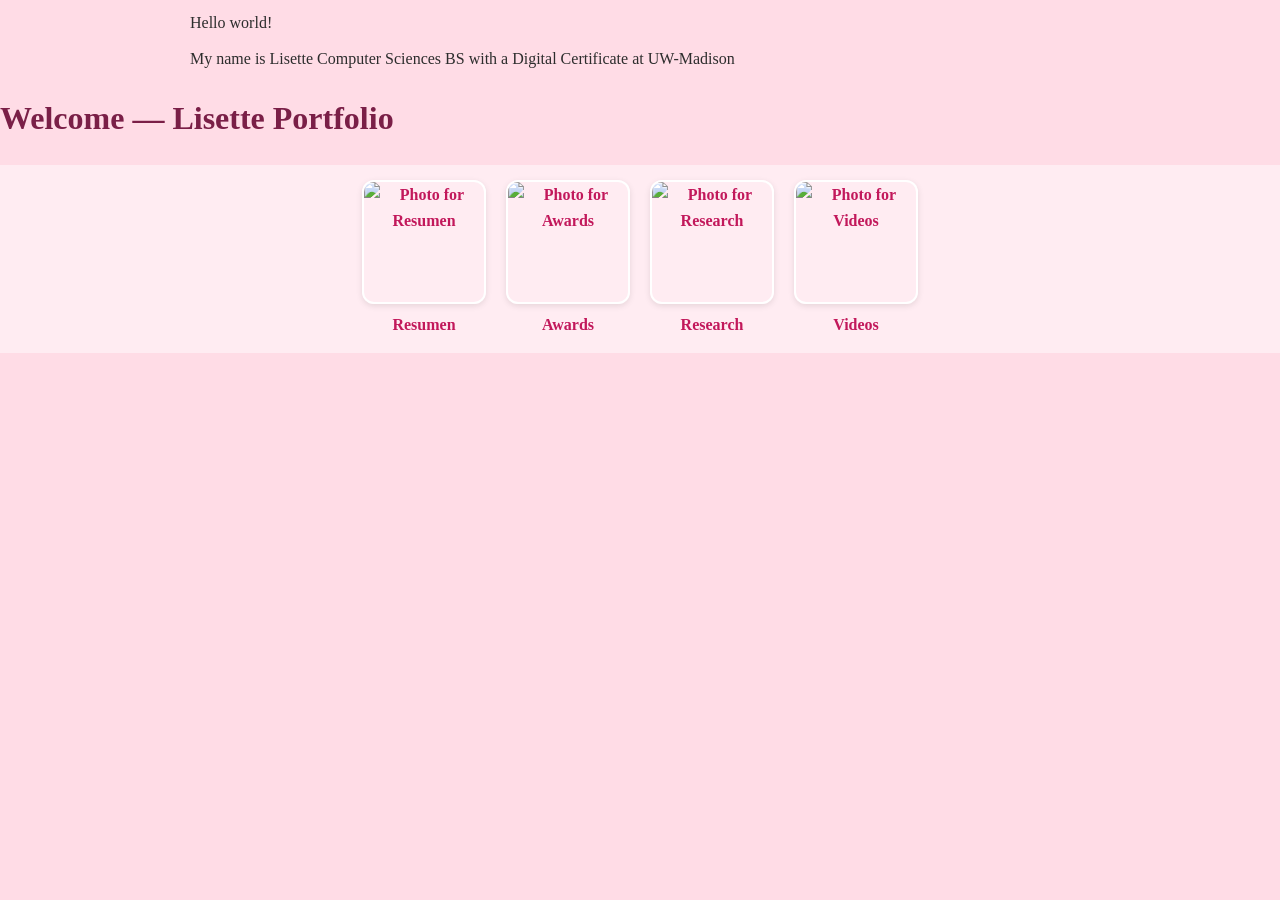
==== index.html @ b098000a "Update portfolio homepage, add about page, and upload photos" ====
<!DOCTYPE html>
<html lang="en">
<head>  
<meta charset="UTF-8">
<title>Page from Lisette Lurker 2025</title>
<meta name="viewport" content="width=device-width,initial-scale=1">
<link rel="stylesheet" href="makeup.css">
<style>
</style>
<script src=""></script> 
</head>
	<body>

        <p> Hello world! </p>
		<p> My name is Lisette Computer Sciences BS with a Digital Certificate at UW-Madison </p>
        <h1>Welcome — Lisette Portfolio</h1>
        <nav>
        <ul>
            <li>
                <a href="resumen.html">
                    <img src="photo1.jpeg" alt="Photo for Resumen">
                    Resumen
                </a>
            </li>
            <li>
                <a href="awards.html">
                    <img src="photo2.jpg" alt="Photo for Awards">
                    Awards
                </a>
            </li>
            <li>
                <a href="research.html">
                    <img src="photo3.jpg" alt="Photo for Research">
                    Research
                </a>
            </li>
            <li>
                <a href="videos.html">
                    <img src="photo4.jpg" alt="Photo for Videos">
                    Videos
                </a>
            </li>
        </ul>
    </nav>
    </body>

</html>
---- makeup.css ----
body {
    background-color: #ffdce6;
    font-family: Georgia, serif;
    margin: 0;
    padding: 0;
    color: #2d2d2d;
    line-height: 1.6;
}

header {
    text-align: center;
    padding: 40px 20px 20px;
}

h1, h2, h3 {
    font-family: Georgia, serif;
    color: #7a1f47;
}

p {
    max-width: 900px;
    margin: 10px auto;
}

nav {
    background: rgba(255, 255, 255, 0.45);
    padding: 15px 10px;
}

nav ul {
    list-style: none;
    padding: 0;
    margin: 0;
    display: flex;
    gap: 20px;
    justify-content: center;
    flex-wrap: wrap;
}

nav li {
    text-align: center;
}

nav a {
    text-decoration: none;
    color: #c2185b;
    font-weight: bold;
    display: inline-block;
}

nav img {
    width: 120px;
    height: 120px;
    object-fit: cover;
    border-radius: 12px;
    border: 2px solid white;
    box-shadow: 0 2px 6px rgba(0,0,0,0.1);
    display: block;
    margin: 0 auto 8px;
}

main {
    max-width: 1000px;
    margin: 0 auto;
    padding: 24px;
}

section {
    background: rgba(255, 255, 255, 0.75);
    border-radius: 14px;
    padding: 22px;
    margin-bottom: 22px;
    box-shadow: 0 2px 8px rgba(0,0,0,0.08);
}

.profile-photo {
    width: 220px;
    max-width: 90%;
    height: auto;
    display: block;
    margin: 20px auto;
    border-radius: 16px;
    border: 4px solid white;
    box-shadow: 0 3px 10px rgba(0,0,0,0.15);
}

.video-thumb {
    max-width: 100%;
    height: auto;
    display: block;
    margin: 20px auto;
    border-radius: 12px;
    box-shadow: 0 2px 8px rgba(0,0,0,0.12);
}

.gallery {
    display: grid;
    grid-template-columns: repeat(auto-fit, minmax(180px, 1fr));
    gap: 14px;
    align-items: start;
    margin: 24px 0;
}

.gallery img {
    width: 100%;
    height: 160px;
    object-fit: cover;
    border-radius: 10px;
    border: 2px solid #fff;
    box-shadow: 0 2px 6px rgba(0,0,0,0.12);
    display: block;
}

a {
    color: #a31554;
}

a:hover {
    color: #7a1f47;
}

@media (min-width: 768px) {
    .gallery img {
        height: 200px;
    }
}

@media (max-width: 600px) {
    header {
        padding: 28px 14px 14px;
    }

    nav img {
        width: 100px;
        height: 100px;
    }

    .profile-photo {
        width: 180px;
    }

    section {
        padding: 18px;
    }
}

@media (max-width: 380px) {
    .gallery img {
        height: 130px;
    }
}
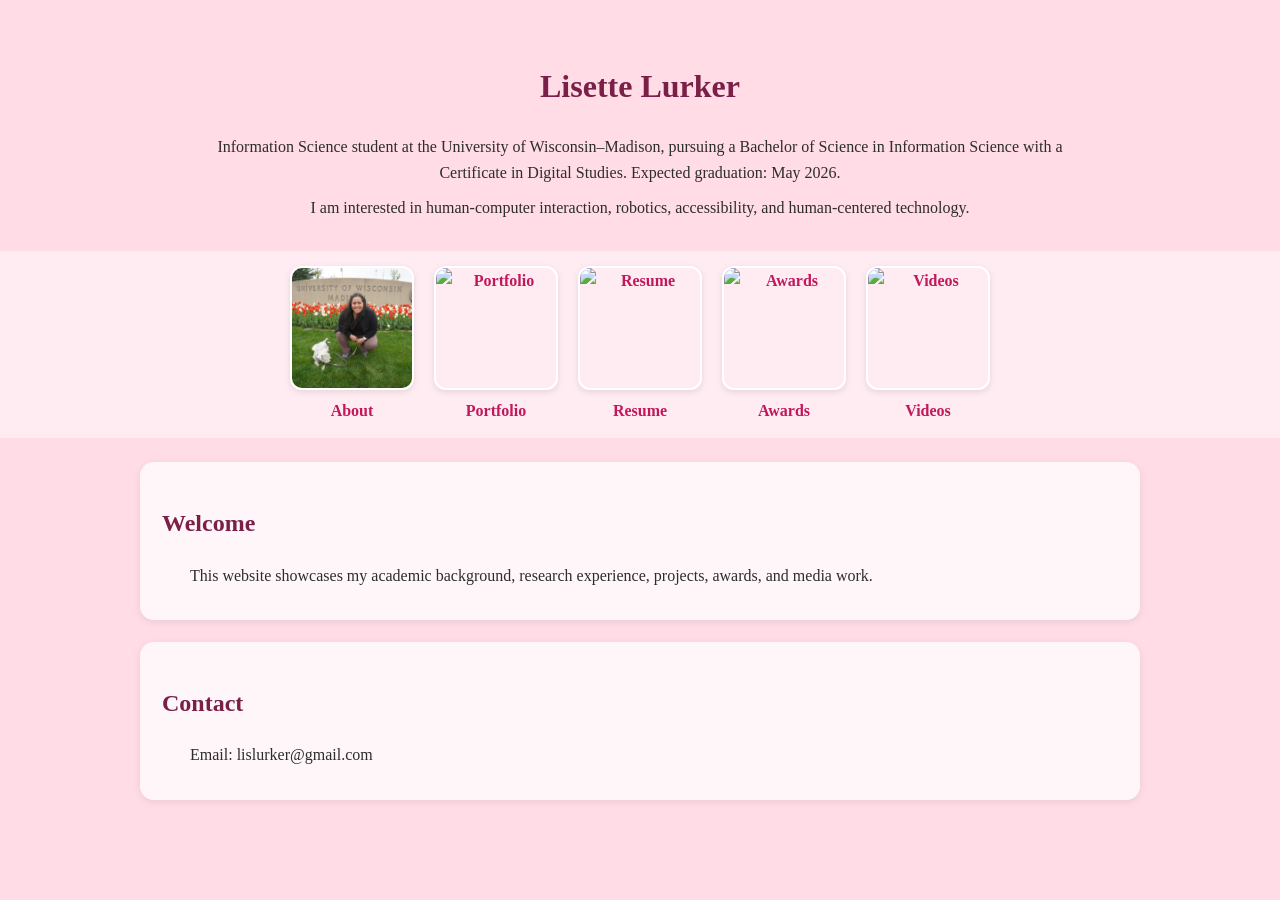
==== commit 3d00976d: "Revise index.html for Lisette Lurker portfolio Updated the structure and content of the HTML documen" ====
--- a/index.html
+++ b/index.html
@@ -1,47 +1,75 @@
 <!DOCTYPE html>
 <html lang="en">
-<head>  
-<meta charset="UTF-8">
-<title>Page from Lisette Lurker 2025</title>
-<meta name="viewport" content="width=device-width,initial-scale=1">
-<link rel="stylesheet" href="makeup.css">
-<style>
-</style>
-<script src=""></script> 
+<head>
+  <meta charset="UTF-8">
+  <title>Lisette Lurker Portfolio</title>
+  <meta name="viewport" content="width=device-width, initial-scale=1">
+  <link rel="stylesheet" href="makeup.css">
 </head>
-	<body>
+<body>
 
-        <p> Hello world! </p>
-		<p> My name is Lisette Computer Sciences BS with a Digital Certificate at UW-Madison </p>
-        <h1>Welcome — Lisette Portfolio</h1>
-        <nav>
-        <ul>
-            <li>
-                <a href="resumen.html">
-                    <img src="photo1.jpeg" alt="Photo for Resumen">
-                    Resumen
-                </a>
-            </li>
-            <li>
-                <a href="awards.html">
-                    <img src="photo2.jpg" alt="Photo for Awards">
-                    Awards
-                </a>
-            </li>
-            <li>
-                <a href="research.html">
-                    <img src="photo3.jpg" alt="Photo for Research">
-                    Research
-                </a>
-            </li>
-            <li>
-                <a href="videos.html">
-                    <img src="photo4.jpg" alt="Photo for Videos">
-                    Videos
-                </a>
-            </li>
-        </ul>
-    </nav>
-    </body>
+<header>
+  <h1>Lisette Lurker</h1>
+  <p>
+    Information Science student at the University of Wisconsin–Madison,
+    pursuing a Bachelor of Science in Information Science with a Certificate in Digital Studies.
+    Expected graduation: May 2026.
+  </p>
+  <p>
+    I am interested in human-computer interaction, robotics, accessibility,
+    and human-centered technology.
+  </p>
+</header>
 
-</html>+<nav>
+  <ul>
+    <li>
+      <a href="about.html">
+        <img src="Lisette.jpeg" alt="Lisette Lurker">
+        About
+      </a>
+    </li>
+    <li>
+      <a href="research.html">
+        <img src="photo3.JPG" alt="Portfolio">
+        Portfolio
+      </a>
+    </li>
+    <li>
+      <a href="resumen.html">
+        <img src="photo1.jpeg" alt="Resume">
+        Resume
+      </a>
+    </li>
+    <li>
+      <a href="awards.html">
+        <img src="photo2.JPG" alt="Awards">
+        Awards
+      </a>
+    </li>
+    <li>
+      <a href="videos.html">
+        <img src="photo4.JPG" alt="Videos">
+        Videos
+      </a>
+    </li>
+  </ul>
+</nav>
+
+<main>
+  <section>
+    <h2>Welcome</h2>
+    <p>
+      This website showcases my academic background, research experience,
+      projects, awards, and media work.
+    </p>
+  </section>
+
+  <section>
+    <h2>Contact</h2>
+    <p>Email: lislurker@gmail.com</p>
+  </section>
+</main>
+
+</body>
+</html>
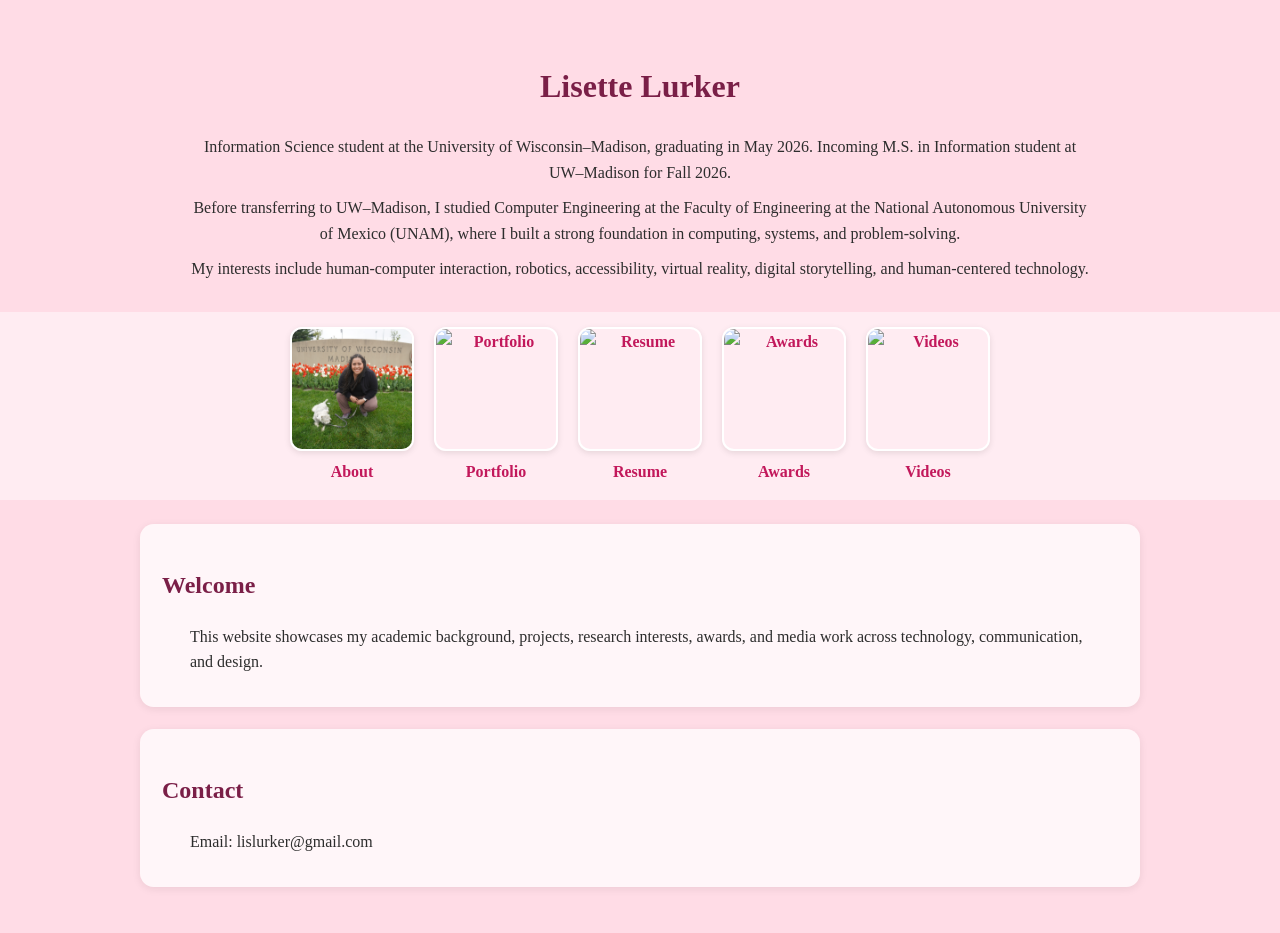
==== commit 40332b42: "update: improve homepage intro and academic background" ====
--- a/index.html
+++ b/index.html
@@ -11,13 +11,17 @@
 <header>
   <h1>Lisette Lurker</h1>
   <p>
-    Information Science student at the University of Wisconsin–Madison,
-    pursuing a Bachelor of Science in Information Science with a Certificate in Digital Studies.
-    Expected graduation: May 2026.
+    Information Science student at the University of Wisconsin–Madison, graduating in May 2026.
+    Incoming M.S. in Information student at UW–Madison for Fall 2026.
   </p>
   <p>
-    I am interested in human-computer interaction, robotics, accessibility,
-    and human-centered technology.
+    Before transferring to UW–Madison, I studied Computer Engineering at the Faculty of Engineering
+    at the National Autonomous University of Mexico (UNAM), where I built a strong foundation in
+    computing, systems, and problem-solving.
+  </p>
+  <p>
+    My interests include human-computer interaction, robotics, accessibility,
+    virtual reality, digital storytelling, and human-centered technology.
   </p>
 </header>
 
@@ -60,8 +64,8 @@
   <section>
     <h2>Welcome</h2>
     <p>
-      This website showcases my academic background, research experience,
-      projects, awards, and media work.
+      This website showcases my academic background, projects, research interests,
+    awards, and media work across technology, communication, and design.
     </p>
   </section>
 
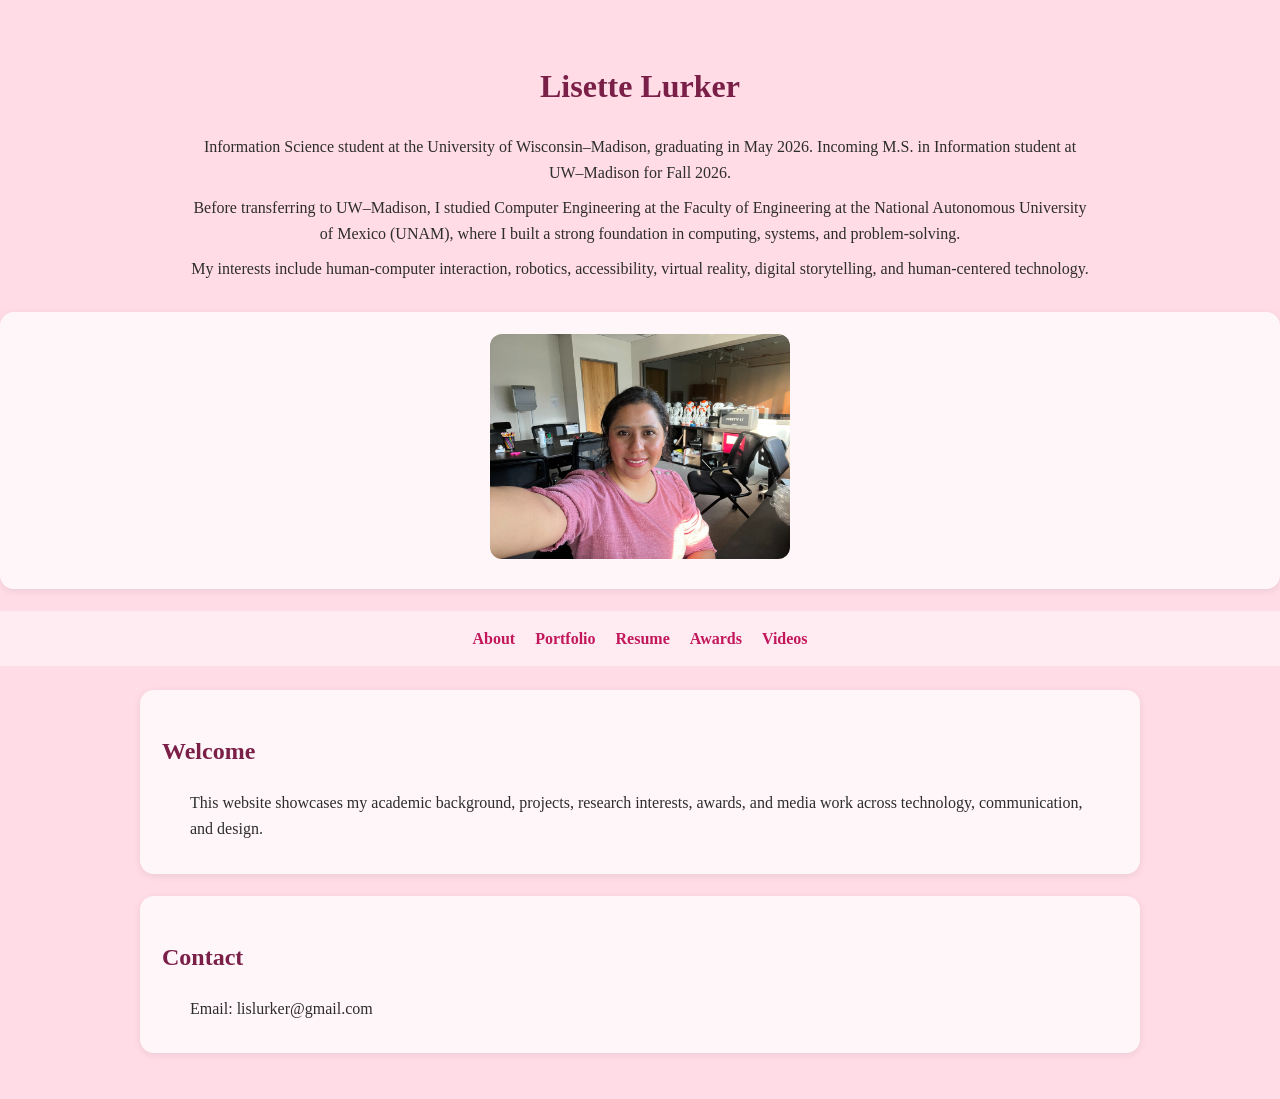
==== commit 88200c11: "update: simplify homepage layout with single profile image" ====
--- a/index.html
+++ b/index.html
@@ -24,39 +24,16 @@
     virtual reality, digital storytelling, and human-centered technology.
   </p>
 </header>
-
+<section style="text-align: center;">
+  <img src="Lisette1.jpeg" alt="Lisette Lurker" style="width:300px; border-radius:12px;">
+</section>
 <nav>
   <ul>
-    <li>
-      <a href="about.html">
-        <img src="Lisette.jpeg" alt="Lisette Lurker">
-        About
-      </a>
-    </li>
-    <li>
-      <a href="research.html">
-        <img src="photo3.JPG" alt="Portfolio">
-        Portfolio
-      </a>
-    </li>
-    <li>
-      <a href="resumen.html">
-        <img src="photo1.jpeg" alt="Resume">
-        Resume
-      </a>
-    </li>
-    <li>
-      <a href="awards.html">
-        <img src="photo2.JPG" alt="Awards">
-        Awards
-      </a>
-    </li>
-    <li>
-      <a href="videos.html">
-        <img src="photo4.JPG" alt="Videos">
-        Videos
-      </a>
-    </li>
+    <li><a href="about.html">About</a></li>
+    <li><a href="research.html">Portfolio</a></li>
+    <li><a href="resumen.html">Resume</a></li>
+    <li><a href="awards.html">Awards</a></li>
+    <li><a href="videos.html">Videos</a></li>
   </ul>
 </nav>
 
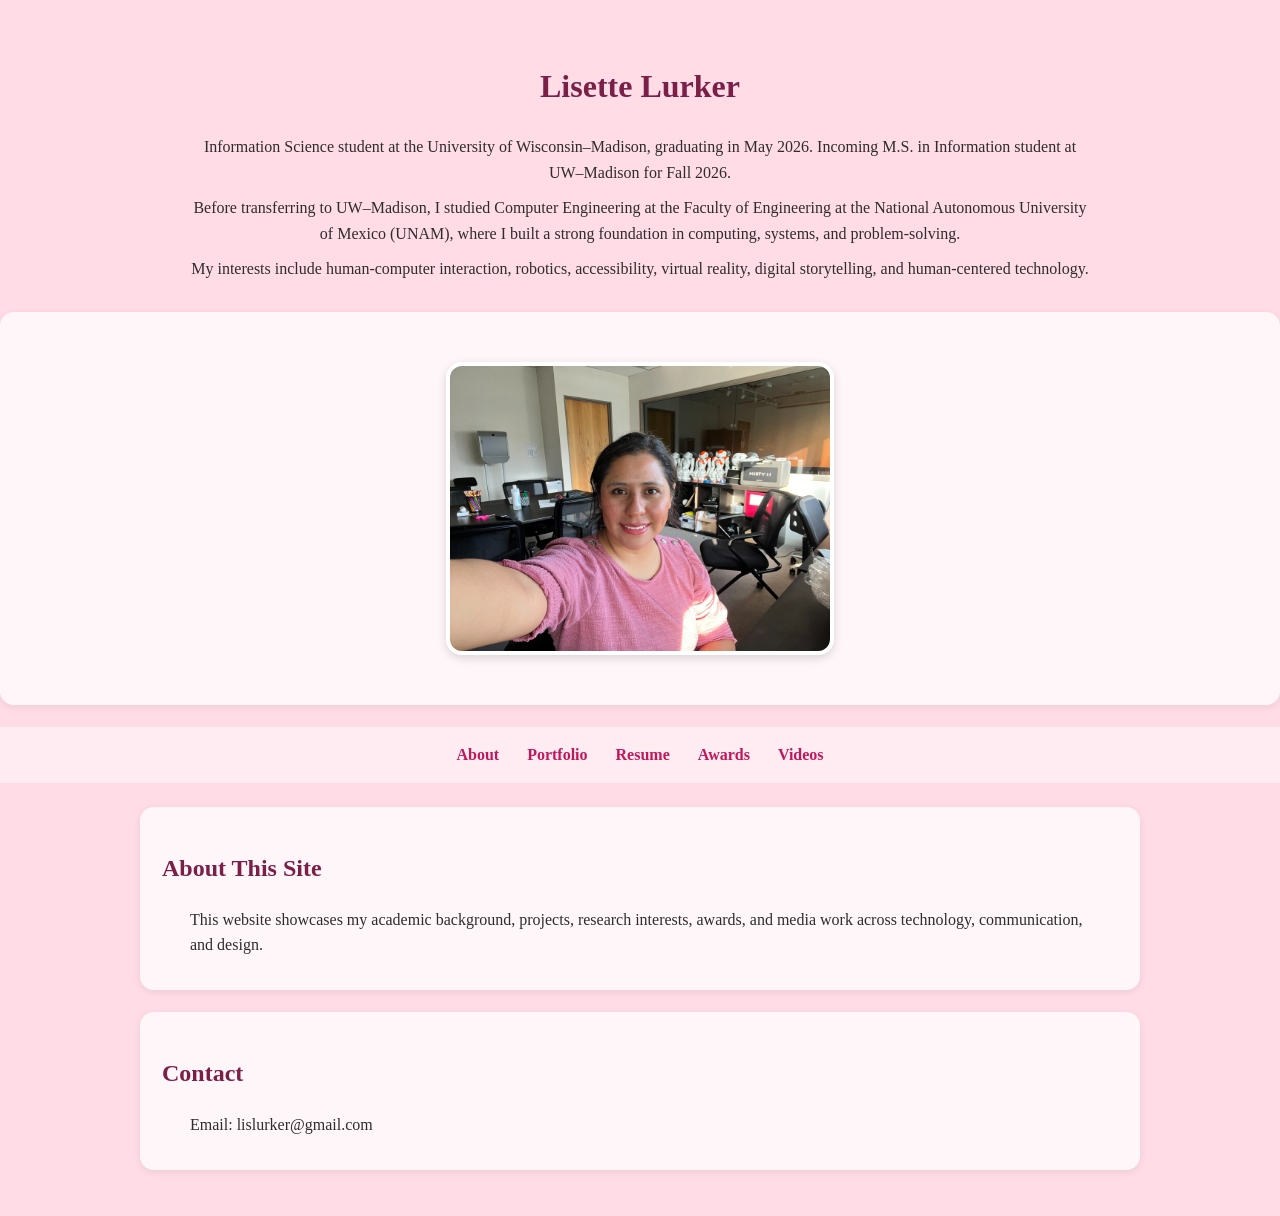
==== commit 2de92cd2: "update: refine homepage styling and profile image layout" ====
--- a/index.html
+++ b/index.html
@@ -24,11 +24,11 @@
     virtual reality, digital storytelling, and human-centered technology.
   </p>
 </header>
-<section style="text-align: center;">
-  <img src="Lisette1.jpeg" alt="Lisette Lurker" style="width:300px; border-radius:12px;">
+<section style="text-align: center; padding: 30px 0;">
+  <img src="Lisette1.jpeg" alt="Lisette Lurker" class="profile-photo">
 </section>
-<nav>
-  <ul>
+<nav style="text-align:center; padding: 15px 0;">
+  <ul style="list-style:none; padding:0; margin:0; display:flex; justify-content:center; gap:28px;">
     <li><a href="about.html">About</a></li>
     <li><a href="research.html">Portfolio</a></li>
     <li><a href="resumen.html">Resume</a></li>
@@ -39,10 +39,10 @@
 
 <main>
   <section>
-    <h2>Welcome</h2>
+    <h2>About This Site</h2>
     <p>
       This website showcases my academic background, projects, research interests,
-    awards, and media work across technology, communication, and design.
+      awards, and media work across technology, communication, and design.
     </p>
   </section>
 
--- a/makeup.css
+++ b/makeup.css
@@ -32,7 +32,7 @@
     padding: 0;
     margin: 0;
     display: flex;
-    gap: 20px;
+    gap: 28px;
     justify-content: center;
     flex-wrap: wrap;
 }
@@ -46,17 +46,6 @@
     color: #c2185b;
     font-weight: bold;
     display: inline-block;
-}
-
-nav img {
-    width: 120px;
-    height: 120px;
-    object-fit: cover;
-    border-radius: 12px;
-    border: 2px solid white;
-    box-shadow: 0 2px 6px rgba(0,0,0,0.1);
-    display: block;
-    margin: 0 auto 8px;
 }
 
 main {
@@ -74,7 +63,7 @@
 }
 
 .profile-photo {
-    width: 220px;
+    width: 380px;
     max-width: 90%;
     height: auto;
     display: block;
@@ -130,13 +119,12 @@
         padding: 28px 14px 14px;
     }
 
-    nav img {
-        width: 100px;
-        height: 100px;
+    nav ul {
+        gap: 16px;
     }
 
     .profile-photo {
-        width: 180px;
+        width: 260px;
     }
 
     section {
